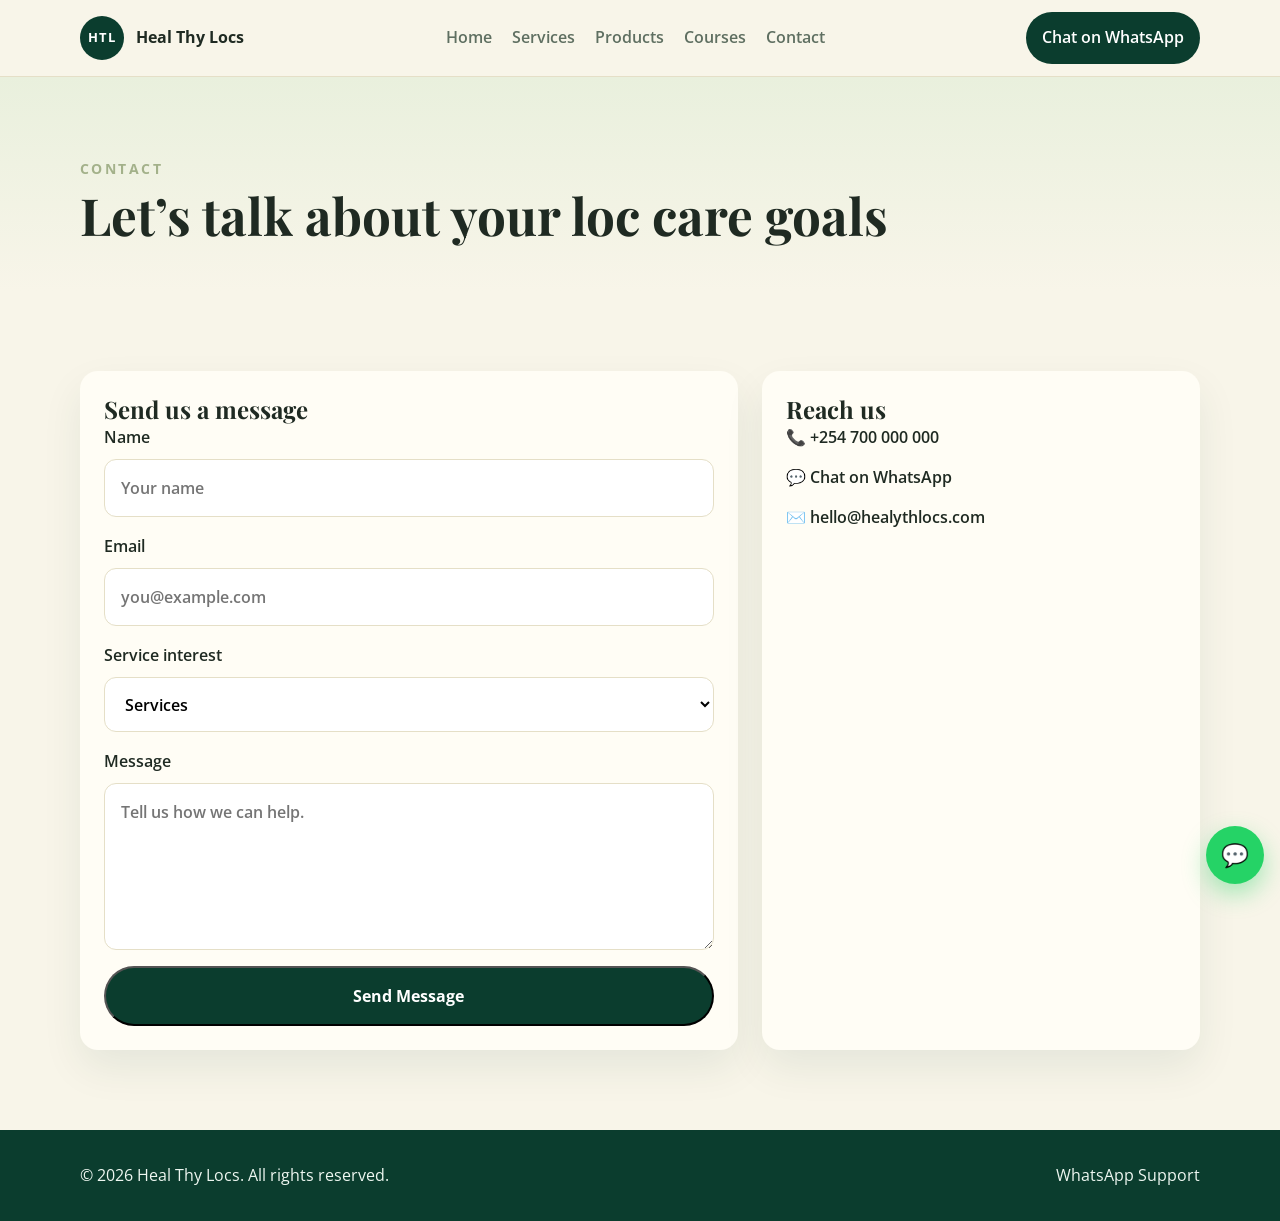
==== contact.html @ d1939f6c "commit everything do" ====
<!DOCTYPE html>
<html lang="en">
  <head>
    <meta charset="UTF-8" />
    <meta name="viewport" content="width=device-width, initial-scale=1.0" />
    <title>Contact | Heal Thy Locs</title>
    <meta
      name="description"
      content="Get in touch with Heal Thy Locs for services, products, or course inquiries."
    />
    <link rel="preconnect" href="https://fonts.googleapis.com" />
    <link rel="preconnect" href="https://fonts.gstatic.com" crossorigin />
    <link
      href="https://fonts.googleapis.com/css2?family=Open+Sans:wght@400;500;600;700&family=Playfair+Display:wght@600;700&display=swap"
      rel="stylesheet"
    />
    <link rel="stylesheet" href="style.css" />
  </head>
  <body>
    <header class="site-header">
      <nav class="nav container">
        <a class="brand" href="index.html">
          <span class="brand-mark">HTL</span>
          <span>Heal Thy Locs</span>
        </a>
        <button class="nav-toggle" aria-label="Open menu">
          <span></span>
          <span></span>
          <span></span>
        </button>
        <div class="nav-links">
          <a href="index.html">Home</a>
          <a href="services.html">Services</a>
          <a href="products.html">Products</a>
          <a href="courses.html">Courses</a>
          <a href="contact.html">Contact</a>
        </div>
        <a class="nav-btn" href="https://wa.me/254700000000">Chat on WhatsApp</a>
      </nav>
    </header>

    <main>
      <section class="page-hero">
        <div class="container">
          <p class="eyebrow">Contact</p>
          <h1>Let’s talk about your loc care goals</h1>
        </div>
      </section>

      <section class="container section-spacing contact-layout">
        <div class="contact-card">
          <h2>Send us a message</h2>
          <form class="contact-form">
            <label>
              Name
              <input type="text" name="name" placeholder="Your name" />
            </label>
            <label>
              Email
              <input type="email" name="email" placeholder="you@example.com" />
            </label>
            <label>
              Service interest
              <select name="service">
                <option>Services</option>
                <option>Loc Installation</option>
                <option>Retwisting</option>
                <option>Detox Treatment</option>
                <option>Products</option>
                <option>Courses</option>
              </select>
            </label>
            <label>
              Message
              <textarea name="message" rows="5" placeholder="Tell us how we can help."></textarea>
            </label>
            <button class="btn btn-primary" type="submit">Send Message</button>
          </form>
        </div>

        <div class="contact-details-card">
          <h2>Reach us</h2>
          <a class="contact-link" href="tel:+254700000000">📞 +254 700 000 000</a>
          <a class="contact-link" href="https://wa.me/254700000000">💬 Chat on WhatsApp</a>
          <a class="contact-link" href="mailto:hello@healythlocs.com">✉️ hello@healythlocs.com</a>
        </div>
      </section>
    </main>

    <footer class="site-footer">
      <div class="container footer-content">
        <p>© <span id="year"></span> Heal Thy Locs. All rights reserved.</p>
        <a href="https://wa.me/254700000000" target="_blank">WhatsApp Support</a>
      </div>
    </footer>

    <a class="floating-whatsapp" href="https://wa.me/254700000000?text=Hello%20Heal%20Thy%20Locs%2C%20I%20need%20assistance%20with%20my%20inquiry" target="_blank" aria-label="Chat on WhatsApp">
      <span>💬</span>
    </a>

    <script src="script.js"></script>
  </body>
</html>
---- style.css ----
:root {
  --primary: #0b3d2e;
  --primary-dark: #072d20;
  --secondary: #a3b18a;
  --background: #f8f5e9;
  --surface: #fffdf5;
  --text: #1f2a22;
  --muted: #5f6f61;
  --border: #e5dfc7;
  --shadow: 0 18px 40px rgba(11, 61, 46, 0.08);
  --radius: 18px;
  --container: 1120px;
  --transition: 0.3s ease;
}

* {
  box-sizing: border-box;
  margin: 0;
  padding: 0;
}

html {
  scroll-behavior: smooth;
}

body {
  font-family: 'Open Sans', sans-serif;
  background: var(--background);
  color: var(--text);
  line-height: 1.7;
}

img {
  max-width: 100%;
  display: block;
}

.about-image {
  width: 100%;
  height: 420px;
  object-fit: cover;
  border-radius: var(--radius);
}

a {
  color: inherit;
  text-decoration: none;
}

button,
input,
select,
textarea {
  font: inherit;
}

.container {
  width: min(100% - 2rem, var(--container));
  margin: 0 auto;
}

.section-spacing {
  padding: 5rem 0;
}

.site-header {
  position: sticky;
  top: 0;
  z-index: 1000;
  background: rgba(248, 245, 233, 0.9);
  backdrop-filter: blur(10px);
  border-bottom: 1px solid var(--border);
}

.nav {
  display: flex;
  align-items: center;
  justify-content: space-between;
  gap: 1rem;
  min-height: 76px;
}

.brand {
  display: flex;
  align-items: center;
  gap: 0.75rem;
  font-weight: 700;
}

.brand-mark {
  display: inline-grid;
  place-items: center;
  width: 44px;
  height: 44px;
  border-radius: 999px;
  background: var(--primary);
  color: #fff;
  font-size: 0.8rem;
  letter-spacing: 0.1em;
}

.nav-links {
  display: flex;
  align-items: center;
  gap: 1.25rem;
}

.nav-links a {
  color: var(--muted);
  font-weight: 600;
}

.nav-links a:hover,
.text-link:hover,
.site-footer a:hover,
.contact-link:hover {
  color: var(--primary);
}

.nav-btn,
.btn {
  display: inline-flex;
  align-items: center;
  justify-content: center;
  border-radius: 999px;
  transition: transform var(--transition), background var(--transition), color var(--transition);
}

.nav-btn {
  background: var(--primary);
  color: #fff;
  padding: 0.8rem 1rem;
  font-weight: 600;
}

.nav-btn:hover,
.btn:hover {
  transform: translateY(-1px);
}

.nav-toggle {
  display: none;
  flex-direction: column;
  gap: 0.3rem;
  background: transparent;
  border: 0;
}

.nav-toggle span {
  width: 24px;
  height: 2px;
  background: var(--primary);
}

.hero-section {
  background:
    linear-gradient(rgba(11, 61, 46, 0.58), rgba(11, 61, 46, 0.58)),
    url('https://images.unsplash.com/photo-1524504388940-b1c1722653e1?auto=format&fit=crop&w=1200&q=80') center/cover;
  color: #fff;
  padding: 7rem 0;
}

.hero-grid {
  display: grid;
  grid-template-columns: 1.1fr 0.9fr;
  gap: 2rem;
  align-items: center;
}

.eyebrow {
  font-size: 0.85rem;
  letter-spacing: 0.18em;
  text-transform: uppercase;
  color: var(--secondary);
  font-weight: 700;
}

h1,
h2,
h3 {
  font-family: 'Playfair Display', serif;
  line-height: 1.2;
}

h1 {
  font-size: clamp(3rem, 5vw, 4.8rem);
  margin: 0.3rem 0 0.8rem;
}

.hero-subtitle {
  font-size: 1rem;
  color: #eef4ec;
  margin-bottom: 1.5rem;
}

.hero-actions {
  display: flex;
  gap: 0.8rem;
  flex-wrap: wrap;
}

.btn {
  padding: 0.9rem 1.2rem;
  font-weight: 700;
}

.btn-small {
  padding: 0.7rem 0.9rem;
  font-size: 0.9rem;
}

.btn-primary {
  background: var(--primary);
  color: #fff;
}

.btn-secondary {
  background: var(--surface);
  color: var(--primary);
  border: 1px solid var(--border);
}

.btn-ghost {
  background: transparent;
  color: #fff;
  border: 1px solid #fff;
}

.hero-card {
  justify-self: end;
  background: linear-gradient(180deg, rgba(255, 255, 255, 0.12), rgba(255, 255, 255, 0.04));
  border: 1px solid rgba(255, 255, 255, 0.18);
  border-radius: var(--radius);
  padding: 1.5rem;
  max-width: 420px;
}

.hero-card-inner {
  background: var(--surface);
  color: var(--text);
  border-radius: var(--radius);
  padding: 2rem;
}

.section-heading {
  margin-bottom: 2rem;
}

.section-heading h2 {
  font-size: clamp(2rem, 4vw, 3rem);
}

.row-between {
  display: flex;
  align-items: end;
  justify-content: space-between;
  gap: 1rem;
}

.about-grid {
  display: grid;
  grid-template-columns: 1.3fr 0.7fr;
  gap: 1.5rem;
  align-items: center;
}

.about-stat-card,
.payment-card,
.contact-details-card,
.contact-card,
.feature-card,
.product-card,
.course-card,
.service-card,
.testimonial-card {
  background: var(--surface);
  border-radius: var(--radius);
  padding: 1.5rem;
  box-shadow: var(--shadow);
}

.checkout-panel {
  background: var(--surface);
  border-radius: var(--radius);
  padding: 1.5rem;
  box-shadow: var(--shadow);
}

.about-stat-card {
  text-align: center;
  background: linear-gradient(180deg, var(--primary), var(--primary-dark));
  color: #fff;
}

.about-stat-card strong {
  display: block;
  font-size: 3rem;
  font-family: 'Playfair Display', serif;
}

.card-grid {
  display: grid;
  gap: 1.5rem;
}

.services-grid,
.products-grid,
.courses-grid,
.testimonials-grid,
.services-page-grid,
.products-page-grid,
.courses-page-grid {
  grid-template-columns: repeat(3, minmax(0, 1fr));
}

.feature-card h3,
.product-card h3,
.course-card h3,
.service-card h3 {
  margin-bottom: 0.7rem;
}

.product-image {
  width: 100%;
  height: 220px;
  object-fit: cover;
  border-radius: 12px;
  margin-bottom: 1rem;
}

.product-footer,
.service-actions,
.product-actions {
  display: flex;
  align-items: center;
  justify-content: space-between;
  gap: 0.75rem;
  margin-top: 1rem;
}

.course-card span,
.service-card strong,
.product-card strong {
  color: var(--primary);
  font-weight: 700;
}

.testimonials-section {
  background: #eef3df;
}

.cta-section {
  display: flex;
  align-items: center;
  justify-content: space-between;
  gap: 1rem;
  background: var(--surface);
  border-radius: var(--radius);
  padding: 2rem;
  box-shadow: var(--shadow);
}

.site-footer {
  padding: 2rem 0;
  background: var(--primary);
  color: #eef7f1;
}

.footer-content {
  display: flex;
  align-items: center;
  justify-content: space-between;
  gap: 1rem;
}

.page-hero {
  padding: 5rem 0 2rem;
  background: linear-gradient(180deg, #e9f0dd, var(--background));
}

.page-hero h1 {
  font-size: clamp(2.5rem, 4vw, 3.7rem);
  max-width: 850px;
}

.payment-section {
  padding-bottom: 5rem;
}

.payment-grid {
  display: grid;
  grid-template-columns: 1.2fr 0.8fr;
  gap: 1.5rem;
  align-items: start;
}

.access-notice {
  text-align: center;
}

.contact-layout {
  display: grid;
  grid-template-columns: 1.2fr 0.8fr;
  gap: 1.5rem;
}

.contact-form {
  display: grid;
  gap: 1rem;
}

.contact-form label {
  display: grid;
  gap: 0.5rem;
  font-weight: 600;
}

.contact-form input,
.contact-form select,
.contact-form textarea {
  width: 100%;
  border: 1px solid var(--border);
  border-radius: 12px;
  padding: 0.9rem 1rem;
  background: #fff;
}

.contact-link {
  display: block;
  margin-bottom: 0.8rem;
  font-weight: 600;
}

.floating-whatsapp {
  position: fixed;
  right: 1rem;
  bottom: 1rem;
  width: 58px;
  height: 58px;
  border-radius: 50%;
  display: grid;
  place-items: center;
  background: #25d366;
  color: #fff;
  box-shadow: 0 10px 24px rgba(37, 211, 102, 0.4);
  font-size: 1.4rem;
  z-index: 1100;
}

@media (max-width: 900px) {
  .nav-toggle {
    display: flex;
  }

  .nav-links,
  .nav-btn {
    display: none;
  }

  .nav-links.open {
    display: flex;
    flex-direction: column;
    align-items: flex-start;
    position: absolute;
    top: 76px;
    left: 1rem;
    right: 1rem;
    background: var(--surface);
    border: 1px solid var(--border);
    border-radius: 12px;
    padding: 1rem;
    box-shadow: var(--shadow);
  }

  .hero-grid,
  .about-grid,
  .payment-grid,
  .contact-layout {
    grid-template-columns: 1fr;
  }

  .services-grid,
  .products-grid,
  .courses-grid,
  .services-page-grid,
  .products-page-grid,
  .courses-page-grid {
    grid-template-columns: repeat(2, minmax(0, 1fr));
  }

  .cta-section,
  .footer-content,
  .product-footer,
  .service-actions,
  .product-actions {
    flex-direction: column;
    align-items: flex-start;
  }
}

@media (max-width: 640px) {
  .hero-section {
    padding: 5rem 0;
  }

  .section-spacing {
    padding: 4rem 0;
  }

  .services-grid,
  .products-grid,
  .courses-grid,
  .services-page-grid,
  .products-page-grid,
  .courses-page-grid,
  .testimonials-grid {
    grid-template-columns: 1fr;
  }

  .hero-actions {
    flex-direction: column;
    align-items: stretch;
  }

  .btn,
  .btn-small,
  .nav-btn {
    width: 100%;
  }
}
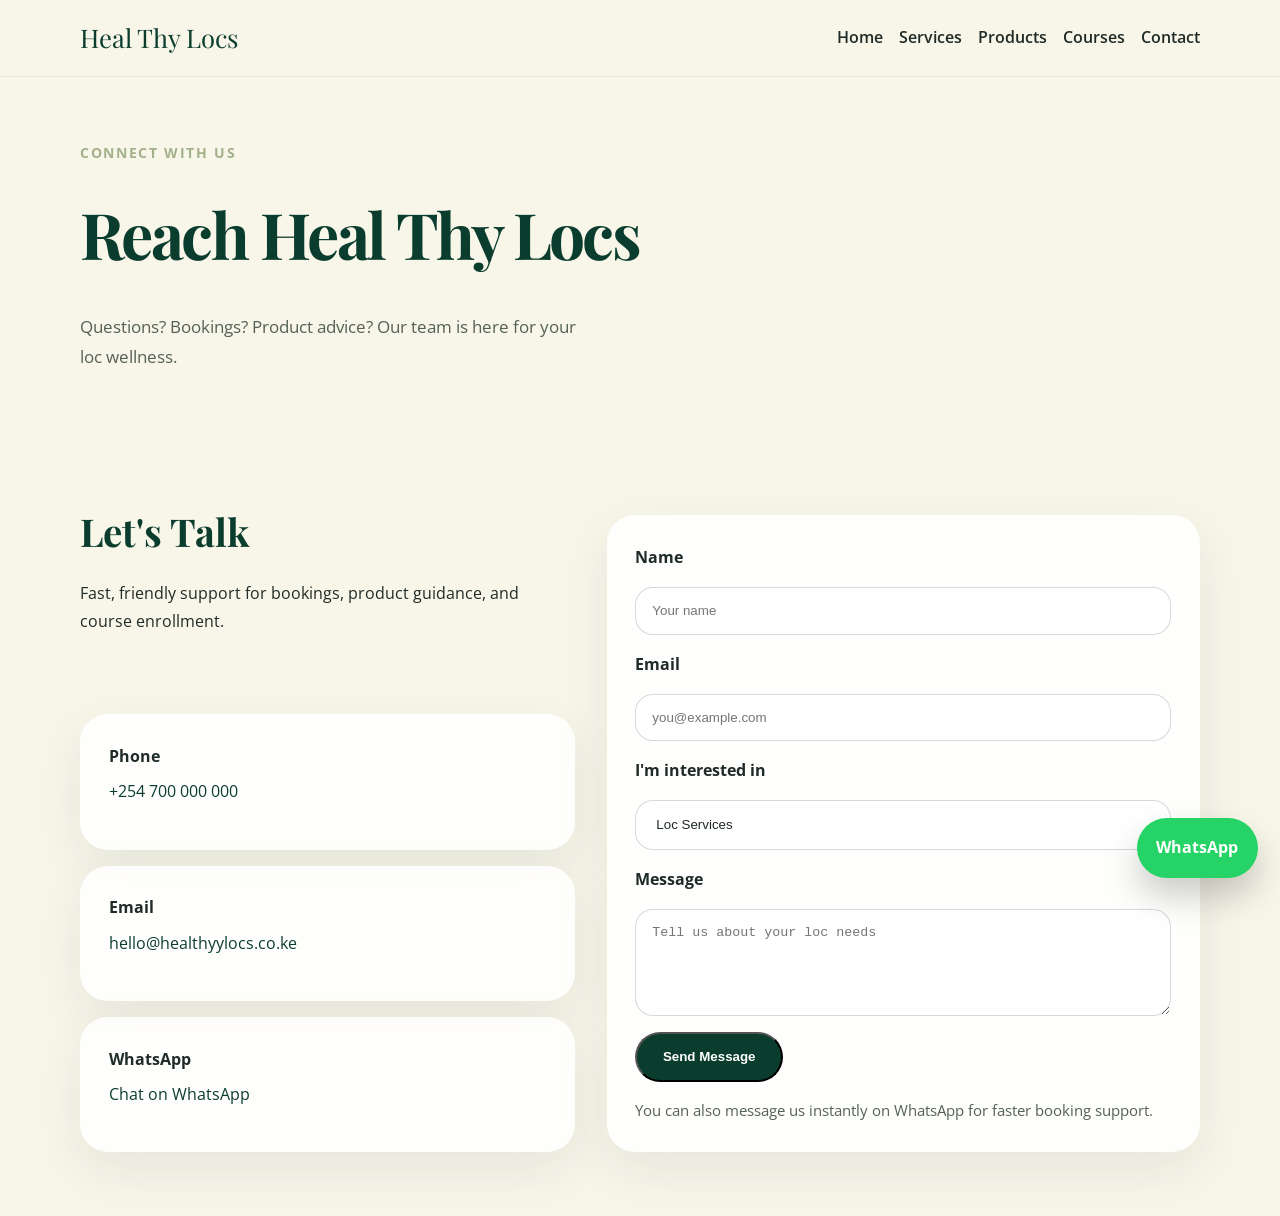
==== commit 19e7cf69: "commit everything done" ====
--- a/contact.html
+++ b/contact.html
@@ -1,103 +1,85 @@
 <!DOCTYPE html>
 <html lang="en">
-  <head>
-    <meta charset="UTF-8" />
-    <meta name="viewport" content="width=device-width, initial-scale=1.0" />
-    <title>Contact | Heal Thy Locs</title>
-    <meta
-      name="description"
-      content="Get in touch with Heal Thy Locs for services, products, or course inquiries."
-    />
-    <link rel="preconnect" href="https://fonts.googleapis.com" />
-    <link rel="preconnect" href="https://fonts.gstatic.com" crossorigin />
-    <link
-      href="https://fonts.googleapis.com/css2?family=Open+Sans:wght@400;500;600;700&family=Playfair+Display:wght@600;700&display=swap"
-      rel="stylesheet"
-    />
-    <link rel="stylesheet" href="style.css" />
-  </head>
-  <body>
-    <header class="site-header">
-      <nav class="nav container">
-        <a class="brand" href="index.html">
-          <span class="brand-mark">HTL</span>
-          <span>Heal Thy Locs</span>
-        </a>
-        <button class="nav-toggle" aria-label="Open menu">
-          <span></span>
-          <span></span>
-          <span></span>
-        </button>
-        <div class="nav-links">
-          <a href="index.html">Home</a>
-          <a href="services.html">Services</a>
-          <a href="products.html">Products</a>
-          <a href="courses.html">Courses</a>
-          <a href="contact.html">Contact</a>
+<head>
+  <meta charset="UTF-8" />
+  <meta name="viewport" content="width=device-width, initial-scale=1.0" />
+  <title>Heal Thy Locs | Contact</title>
+  <link rel="preconnect" href="https://fonts.googleapis.com" />
+  <link rel="preconnect" href="https://fonts.gstatic.com" crossorigin />
+  <link href="https://fonts.googleapis.com/css2?family=Open+Sans:wght@400;600;700&family=Playfair+Display:wght@600;700&display=swap" rel="stylesheet" />
+  <link rel="stylesheet" href="style.css" />
+</head>
+<body>
+  <header class="site-header">
+    <div class="container header-inner">
+      <a class="brand" href="index.html">Heal Thy Locs</a>
+      <nav class="nav-links">
+        <a href="index.html">Home</a>
+        <a href="services.html">Services</a>
+        <a href="products.html">Products</a>
+        <a href="courses.html">Courses</a>
+        <a href="contact.html">Contact</a>
+      </nav>
+    </div>
+  </header>
+
+  <main>
+    <section class="page-hero contact-hero">
+      <div class="container">
+        <p class="eyebrow">Connect with Us</p>
+        <h1>Reach Heal Thy Locs</h1>
+        <p class="hero-subtitle">Questions? Bookings? Product advice? Our team is here for your loc wellness.</p>
+      </div>
+    </section>
+
+    <section class="section container contact-section">
+      <div class="contact-grid">
+        <div class="contact-details">
+          <div class="section-header">
+            <h2>Let's Talk</h2>
+            <p>Fast, friendly support for bookings, product guidance, and course enrollment.</p>
+          </div>
+          <div class="contact-card">
+            <p><strong>Phone</strong></p>
+            <a href="tel:+254700000000">+254 700 000 000</a>
+          </div>
+          <div class="contact-card">
+            <p><strong>Email</strong></p>
+            <a href="mailto:hello@healthyylocs.co.ke">hello@healthyylocs.co.ke</a>
+          </div>
+          <div class="contact-card">
+            <p><strong>WhatsApp</strong></p>
+            <a href="https://api.whatsapp.com/send?phone=254700000000&text=Hello%20Heal%20Thy%20Locs%2C%20I%20need%20assistance." target="_blank">Chat on WhatsApp</a>
+          </div>
         </div>
-        <a class="nav-btn" href="https://wa.me/254700000000">Chat on WhatsApp</a>
-      </nav>
-    </header>
 
-    <main>
-      <section class="page-hero">
-        <div class="container">
-          <p class="eyebrow">Contact</p>
-          <h1>Let’s talk about your loc care goals</h1>
-        </div>
-      </section>
-
-      <section class="container section-spacing contact-layout">
-        <div class="contact-card">
-          <h2>Send us a message</h2>
-          <form class="contact-form">
-            <label>
-              Name
-              <input type="text" name="name" placeholder="Your name" />
-            </label>
-            <label>
-              Email
-              <input type="email" name="email" placeholder="you@example.com" />
-            </label>
-            <label>
-              Service interest
-              <select name="service">
-                <option>Services</option>
-                <option>Loc Installation</option>
-                <option>Retwisting</option>
-                <option>Detox Treatment</option>
-                <option>Products</option>
-                <option>Courses</option>
-              </select>
-            </label>
-            <label>
-              Message
-              <textarea name="message" rows="5" placeholder="Tell us how we can help."></textarea>
-            </label>
+        <div class="contact-form-card">
+          <form id="contactForm">
+            <label for="name">Name</label>
+            <input type="text" id="name" name="name" placeholder="Your name" required />
+            <label for="email">Email</label>
+            <input type="email" id="email" name="email" placeholder="you@example.com" required />
+            <label for="interest">I'm interested in</label>
+            <select id="interest" name="interest">
+              <option>Loc Services</option>
+              <option>Products</option>
+              <option>Courses</option>
+              <option>General inquiry</option>
+            </select>
+            <label for="message">Message</label>
+            <textarea id="message" name="message" rows="5" placeholder="Tell us about your loc needs"></textarea>
             <button class="btn btn-primary" type="submit">Send Message</button>
+            <p class="form-note">You can also message us instantly on WhatsApp for faster booking support.</p>
           </form>
         </div>
+      </div>
+    </section>
+  </main>
 
-        <div class="contact-details-card">
-          <h2>Reach us</h2>
-          <a class="contact-link" href="tel:+254700000000">📞 +254 700 000 000</a>
-          <a class="contact-link" href="https://wa.me/254700000000">💬 Chat on WhatsApp</a>
-          <a class="contact-link" href="mailto:hello@healythlocs.com">✉️ hello@healythlocs.com</a>
-        </div>
-      </section>
-    </main>
+  <a class="whatsapp-float" href="https://api.whatsapp.com/send?phone=254700000000&text=Hello%20Heal%20Thy%20Locs%2C%20I%20need%20help%20with%20my%20locs." target="_blank" rel="noopener noreferrer" aria-label="Chat on WhatsApp">
+    <span>WhatsApp</span>
+  </a>
 
-    <footer class="site-footer">
-      <div class="container footer-content">
-        <p>© <span id="year"></span> Heal Thy Locs. All rights reserved.</p>
-        <a href="https://wa.me/254700000000" target="_blank">WhatsApp Support</a>
-      </div>
-    </footer>
-
-    <a class="floating-whatsapp" href="https://wa.me/254700000000?text=Hello%20Heal%20Thy%20Locs%2C%20I%20need%20assistance%20with%20my%20inquiry" target="_blank" aria-label="Chat on WhatsApp">
-      <span>💬</span>
-    </a>
-
-    <script src="script.js"></script>
-  </body>
+  <script src="script.js"></script>
+</body>
 </html>
--- a/style.css
+++ b/style.css
@@ -1,22 +1,17 @@
 :root {
   --primary: #0b3d2e;
-  --primary-dark: #072d20;
   --secondary: #a3b18a;
   --background: #f8f5e9;
-  --surface: #fffdf5;
-  --text: #1f2a22;
-  --muted: #5f6f61;
-  --border: #e5dfc7;
-  --shadow: 0 18px 40px rgba(11, 61, 46, 0.08);
-  --radius: 18px;
-  --container: 1120px;
-  --transition: 0.3s ease;
+  --text: #1f2b26;
+  --muted: #556157;
+  --offwhite: #faf7f0;
+  --accent: #d8c5a5;
+  --card: rgba(255, 255, 255, 0.9);
+  --shadow: 0 18px 50px rgba(11, 61, 46, 0.08);
 }
 
 * {
   box-sizing: border-box;
-  margin: 0;
-  padding: 0;
 }
 
 html {
@@ -24,6 +19,7 @@
 }
 
 body {
+  margin: 0;
   font-family: 'Open Sans', sans-serif;
   background: var(--background);
   color: var(--text);
@@ -35,178 +31,119 @@
   display: block;
 }
 
-.about-image {
-  width: 100%;
-  height: 420px;
-  object-fit: cover;
-  border-radius: var(--radius);
-}
-
-a {
-  color: inherit;
-  text-decoration: none;
-}
-
-button,
-input,
-select,
-textarea {
-  font: inherit;
-}
-
 .container {
-  width: min(100% - 2rem, var(--container));
+  width: min(1120px, calc(100% - 2rem));
   margin: 0 auto;
-}
-
-.section-spacing {
-  padding: 5rem 0;
 }
 
 .site-header {
   position: sticky;
   top: 0;
-  z-index: 1000;
-  background: rgba(248, 245, 233, 0.9);
-  backdrop-filter: blur(10px);
-  border-bottom: 1px solid var(--border);
-}
-
-.nav {
+  z-index: 20;
+  background: rgba(248, 245, 233, 0.96);
+  backdrop-filter: blur(12px);
+  border-bottom: 1px solid rgba(11, 61, 46, 0.08);
+}
+
+.header-inner {
   display: flex;
   align-items: center;
   justify-content: space-between;
-  gap: 1rem;
-  min-height: 76px;
+  gap: 24px;
+  padding: 1rem 0;
 }
 
 .brand {
-  display: flex;
-  align-items: center;
-  gap: 0.75rem;
-  font-weight: 700;
-}
-
-.brand-mark {
-  display: inline-grid;
-  place-items: center;
-  width: 44px;
-  height: 44px;
-  border-radius: 999px;
-  background: var(--primary);
-  color: #fff;
-  font-size: 0.8rem;
-  letter-spacing: 0.1em;
+  font-family: 'Playfair Display', Georgia, serif;
+  font-size: 1.6rem;
+  color: var(--primary);
+  text-decoration: none;
 }
 
 .nav-links {
   display: flex;
+  flex-wrap: wrap;
+  gap: 1rem;
+}
+
+.nav-links a {
+  text-decoration: none;
+  color: var(--text);
+  font-weight: 600;
+}
+
+.hero-section,
+.page-hero {
+  padding: 4rem 0 2rem;
+}
+
+.hero-grid {
+  display: grid;
+  gap: 2rem;
   align-items: center;
-  gap: 1.25rem;
-}
-
-.nav-links a {
+  grid-template-columns: 1fr 1fr;
+}
+
+.hero-copy {
+  max-width: 580px;
+}
+
+.eyebrow {
+  margin: 0 0 1rem;
+  color: var(--secondary);
+  letter-spacing: 0.12em;
+  text-transform: uppercase;
+  font-size: 0.85rem;
+  font-weight: 700;
+}
+
+h1,
+h2,
+h3 {
+  margin: 0;
+  font-family: 'Playfair Display', Georgia, serif;
+  color: var(--primary);
+}
+
+h1 {
+  font-size: clamp(2.5rem, 5vw, 4rem);
+  letter-spacing: -0.04em;
+}
+
+.hero-subtitle,
+.section-text,
+.testimonial-card p,
+.price {
   color: var(--muted);
-  font-weight: 600;
-}
-
-.nav-links a:hover,
-.text-link:hover,
-.site-footer a:hover,
-.contact-link:hover {
-  color: var(--primary);
-}
-
-.nav-btn,
+}
+
+.hero-subtitle {
+  margin: 1.5rem 0 2rem;
+  max-width: 520px;
+  font-size: 1.08rem;
+}
+
+.hero-actions,
+.btn-group {
+  display: flex;
+  flex-wrap: wrap;
+  gap: 1rem;
+}
+
 .btn {
   display: inline-flex;
   align-items: center;
   justify-content: center;
+  gap: 0.5rem;
+  padding: 0.95rem 1.6rem;
   border-radius: 999px;
-  transition: transform var(--transition), background var(--transition), color var(--transition);
-}
-
-.nav-btn {
-  background: var(--primary);
-  color: #fff;
-  padding: 0.8rem 1rem;
-  font-weight: 600;
-}
-
-.nav-btn:hover,
+  text-decoration: none;
+  font-weight: 700;
+  transition: transform 0.2s ease, box-shadow 0.2s ease, background-color 0.2s ease;
+}
+
 .btn:hover {
-  transform: translateY(-1px);
-}
-
-.nav-toggle {
-  display: none;
-  flex-direction: column;
-  gap: 0.3rem;
-  background: transparent;
-  border: 0;
-}
-
-.nav-toggle span {
-  width: 24px;
-  height: 2px;
-  background: var(--primary);
-}
-
-.hero-section {
-  background:
-    linear-gradient(rgba(11, 61, 46, 0.58), rgba(11, 61, 46, 0.58)),
-    url('https://images.unsplash.com/photo-1524504388940-b1c1722653e1?auto=format&fit=crop&w=1200&q=80') center/cover;
-  color: #fff;
-  padding: 7rem 0;
-}
-
-.hero-grid {
-  display: grid;
-  grid-template-columns: 1.1fr 0.9fr;
-  gap: 2rem;
-  align-items: center;
-}
-
-.eyebrow {
-  font-size: 0.85rem;
-  letter-spacing: 0.18em;
-  text-transform: uppercase;
-  color: var(--secondary);
-  font-weight: 700;
-}
-
-h1,
-h2,
-h3 {
-  font-family: 'Playfair Display', serif;
-  line-height: 1.2;
-}
-
-h1 {
-  font-size: clamp(3rem, 5vw, 4.8rem);
-  margin: 0.3rem 0 0.8rem;
-}
-
-.hero-subtitle {
-  font-size: 1rem;
-  color: #eef4ec;
-  margin-bottom: 1.5rem;
-}
-
-.hero-actions {
-  display: flex;
-  gap: 0.8rem;
-  flex-wrap: wrap;
-}
-
-.btn {
-  padding: 0.9rem 1.2rem;
-  font-weight: 700;
-}
-
-.btn-small {
-  padding: 0.7rem 0.9rem;
-  font-size: 0.9rem;
+  transform: translateY(-2px);
 }
 
 .btn-primary {
@@ -215,316 +152,284 @@
 }
 
 .btn-secondary {
-  background: var(--surface);
-  color: var(--primary);
-  border: 1px solid var(--border);
-}
-
-.btn-ghost {
-  background: transparent;
+  background: var(--secondary);
   color: #fff;
-  border: 1px solid #fff;
-}
-
-.hero-card {
-  justify-self: end;
-  background: linear-gradient(180deg, rgba(255, 255, 255, 0.12), rgba(255, 255, 255, 0.04));
-  border: 1px solid rgba(255, 255, 255, 0.18);
-  border-radius: var(--radius);
-  padding: 1.5rem;
-  max-width: 420px;
-}
-
-.hero-card-inner {
-  background: var(--surface);
+}
+
+.btn-outline {
+  border: 1px solid rgba(11, 61, 46, 0.18);
   color: var(--text);
-  border-radius: var(--radius);
-  padding: 2rem;
-}
-
-.section-heading {
-  margin-bottom: 2rem;
-}
-
-.section-heading h2 {
-  font-size: clamp(2rem, 4vw, 3rem);
-}
-
-.row-between {
-  display: flex;
-  align-items: end;
-  justify-content: space-between;
-  gap: 1rem;
-}
-
-.about-grid {
-  display: grid;
-  grid-template-columns: 1.3fr 0.7fr;
-  gap: 1.5rem;
-  align-items: center;
-}
-
-.about-stat-card,
-.payment-card,
-.contact-details-card,
-.contact-card,
-.feature-card,
+  background: rgba(255, 255, 255, 0.9);
+}
+
+.btn-sm {
+  padding: 0.85rem 1.2rem;
+}
+
+.hero-image-card,
+.product-image,
+.service-card,
 .product-card,
 .course-card,
+.testimonial-card,
+.cta-card,
+.contact-card,
+.contact-form-card,
+.payment-instructions {
+  box-shadow: var(--shadow);
+  border-radius: 28px;
+  background: var(--card);
+}
+
+.hero-image-card {
+  min-height: 420px;
+  overflow: hidden;
+  position: relative;
+}
+
+.hero-image {
+  height: 100%;
+  width: 100%;
+  background: linear-gradient(165deg, rgba(11, 61, 46, 0.9), rgba(163, 177, 138, 0.7)), url('https://images.unsplash.com/photo-1506794778202-cad84cf45f1d?auto=format&fit=crop&w=900&q=80') center/cover no-repeat;
+}
+
+.section {
+  padding: 4rem 0;
+}
+
+.section-header {
+  margin-bottom: 2rem;
+}
+
+.section-header h2 {
+  font-size: clamp(1.9rem, 3vw, 2.8rem);
+  margin-bottom: 1rem;
+}
+
+.section-text {
+  max-width: 720px;
+  font-size: 1.05rem;
+}
+
+.card-grid {
+  display: grid;
+  gap: 1.5rem;
+  grid-template-columns: repeat(auto-fit, minmax(260px, 1fr));
+}
+
 .service-card,
+.product-card,
+.course-card,
+.testimonial-card,
+.contact-card,
+.contact-form-card,
+.payment-instructions {
+  padding: 1.8rem;
+}
+
+.service-card h3,
+.product-card h3,
+.course-card h3 {
+  margin-bottom: 0.85rem;
+  font-size: 1.35rem;
+}
+
+.service-card p,
+.product-card p,
+.course-card p {
+  margin-bottom: 1rem;
+}
+
+.price {
+  margin-top: 0.5rem;
+  font-weight: 700;
+}
+
+.product-card .product-tag {
+  display: inline-block;
+  margin-bottom: 0.8rem;
+  color: var(--secondary);
+  font-size: 0.95rem;
+  letter-spacing: 0.05em;
+}
+
+.product-image {
+  min-height: 180px;
+  border-radius: 24px;
+  margin-bottom: 1rem;
+  background-size: cover;
+  background-position: center;
+}
+
+.product-oil { background: linear-gradient(135deg, #8b9d7f 0%, #d5b98c 100%); }
+.product-spray { background: linear-gradient(135deg, #b7c19c 0%, #f0e3d0 100%); }
+.product-shampoo { background: linear-gradient(135deg, #d8c5a5 0%, #7d927d 100%); }
+.product-butter { background: linear-gradient(135deg, #c9b08d 0%, #45624b 100%); }
+.product-mask { background: linear-gradient(135deg, #e0d2b1 0%, #5a6d52 100%); }
+.product-kit { background: linear-gradient(135deg, #d6bf95 0%, #2f4f3d 100%); }
+
+.testimonial-section .testimonial-grid {
+  display: grid;
+  gap: 1.5rem;
+  grid-template-columns: repeat(auto-fit, minmax(280px, 1fr));
+}
+
 .testimonial-card {
-  background: var(--surface);
-  border-radius: var(--radius);
-  padding: 1.5rem;
-  box-shadow: var(--shadow);
-}
-
-.checkout-panel {
-  background: var(--surface);
-  border-radius: var(--radius);
-  padding: 1.5rem;
-  box-shadow: var(--shadow);
-}
-
-.about-stat-card {
+  padding: 2rem;
+}
+
+.testimonial-card p {
+  font-size: 1.05rem;
+  margin-bottom: 1rem;
+}
+
+.testimonial-card span {
+  color: var(--primary);
+  font-weight: 700;
+}
+
+.cta-section {
+  padding: 3rem 0;
+}
+
+.cta-card {
+  display: grid;
+  gap: 1.5rem;
+  padding: 2.5rem;
   text-align: center;
-  background: linear-gradient(180deg, var(--primary), var(--primary-dark));
-  color: #fff;
-}
-
-.about-stat-card strong {
-  display: block;
-  font-size: 3rem;
-  font-family: 'Playfair Display', serif;
-}
-
-.card-grid {
-  display: grid;
-  gap: 1.5rem;
-}
-
-.services-grid,
-.products-grid,
-.courses-grid,
-.testimonials-grid,
-.services-page-grid,
-.products-page-grid,
-.courses-page-grid {
-  grid-template-columns: repeat(3, minmax(0, 1fr));
-}
-
-.feature-card h3,
-.product-card h3,
-.course-card h3,
-.service-card h3 {
-  margin-bottom: 0.7rem;
-}
-
-.product-image {
+}
+
+.cta-card h2 {
+  font-size: clamp(2rem, 3vw, 2.8rem);
+}
+
+.payment-section .payment-instructions,
+.contact-form-card {
+  margin-top: 1rem;
+}
+
+.payment-instructions ul {
+  margin: 1rem 0 1.5rem;
+  padding-left: 1.2rem;
+}
+
+.payment-instructions li {
+  margin-bottom: 0.75rem;
+}
+
+.contact-section {
+  padding: 4rem 0;
+}
+
+.contact-grid {
+  display: grid;
+  gap: 2rem;
+  grid-template-columns: minmax(280px, 1fr) minmax(320px, 1.2fr);
+}
+
+.contact-details {
+  display: grid;
+  gap: 1rem;
+}
+
+.contact-card {
+  padding: 1.8rem;
+}
+
+.contact-card p {
+  margin: 0 0 0.5rem;
+  font-weight: 700;
+}
+
+.contact-card a {
+  color: var(--primary);
+  text-decoration: none;
+}
+
+.contact-form-card form {
+  display: grid;
+  gap: 1rem;
+}
+
+.contact-form-card label {
+  font-weight: 700;
+}
+
+.contact-form-card input,
+.contact-form-card select,
+.contact-form-card textarea {
   width: 100%;
-  height: 220px;
-  object-fit: cover;
-  border-radius: 12px;
-  margin-bottom: 1rem;
-}
-
-.product-footer,
-.service-actions,
-.product-actions {
-  display: flex;
+  border: 1px solid rgba(11, 61, 46, 0.18);
+  border-radius: 18px;
+  padding: 0.95rem 1rem;
+  background: #fff;
+  color: var(--text);
+}
+
+.contact-form-card button {
+  width: fit-content;
+}
+
+.form-note {
+  margin: 0;
+  color: var(--muted);
+  font-size: 0.95rem;
+}
+
+.whatsapp-float {
+  position: fixed;
+  bottom: 1.4rem;
+  right: 1.4rem;
+  z-index: 30;
+  display: inline-flex;
   align-items: center;
-  justify-content: space-between;
-  gap: 0.75rem;
-  margin-top: 1rem;
-}
-
-.course-card span,
-.service-card strong,
-.product-card strong {
-  color: var(--primary);
-  font-weight: 700;
-}
-
-.testimonials-section {
-  background: #eef3df;
-}
-
-.cta-section {
-  display: flex;
-  align-items: center;
-  justify-content: space-between;
-  gap: 1rem;
-  background: var(--surface);
-  border-radius: var(--radius);
-  padding: 2rem;
-  box-shadow: var(--shadow);
-}
-
-.site-footer {
-  padding: 2rem 0;
-  background: var(--primary);
-  color: #eef7f1;
-}
-
-.footer-content {
-  display: flex;
-  align-items: center;
-  justify-content: space-between;
-  gap: 1rem;
-}
-
-.page-hero {
-  padding: 5rem 0 2rem;
-  background: linear-gradient(180deg, #e9f0dd, var(--background));
-}
-
-.page-hero h1 {
-  font-size: clamp(2.5rem, 4vw, 3.7rem);
-  max-width: 850px;
-}
-
-.payment-section {
-  padding-bottom: 5rem;
-}
-
-.payment-grid {
-  display: grid;
-  grid-template-columns: 1.2fr 0.8fr;
-  gap: 1.5rem;
-  align-items: start;
-}
-
-.access-notice {
-  text-align: center;
-}
-
-.contact-layout {
-  display: grid;
-  grid-template-columns: 1.2fr 0.8fr;
-  gap: 1.5rem;
-}
-
-.contact-form {
-  display: grid;
-  gap: 1rem;
-}
-
-.contact-form label {
-  display: grid;
-  gap: 0.5rem;
-  font-weight: 600;
-}
-
-.contact-form input,
-.contact-form select,
-.contact-form textarea {
-  width: 100%;
-  border: 1px solid var(--border);
-  border-radius: 12px;
-  padding: 0.9rem 1rem;
-  background: #fff;
-}
-
-.contact-link {
-  display: block;
-  margin-bottom: 0.8rem;
-  font-weight: 600;
-}
-
-.floating-whatsapp {
-  position: fixed;
-  right: 1rem;
-  bottom: 1rem;
-  width: 58px;
-  height: 58px;
-  border-radius: 50%;
-  display: grid;
-  place-items: center;
+  justify-content: center;
+  padding: 1rem 1.2rem;
+  border-radius: 999px;
   background: #25d366;
   color: #fff;
-  box-shadow: 0 10px 24px rgba(37, 211, 102, 0.4);
-  font-size: 1.4rem;
-  z-index: 1100;
-}
-
-@media (max-width: 900px) {
-  .nav-toggle {
-    display: flex;
-  }
-
-  .nav-links,
-  .nav-btn {
-    display: none;
-  }
-
-  .nav-links.open {
-    display: flex;
+  text-decoration: none;
+  box-shadow: 0 18px 35px rgba(0, 0, 0, 0.2);
+  font-weight: 700;
+}
+
+.whatsapp-float:hover {
+  transform: translateY(-2px);
+}
+
+@media (max-width: 860px) {
+  .hero-grid {
+    grid-template-columns: 1fr;
+  }
+
+  .contact-grid,
+  .card-grid {
+    grid-template-columns: 1fr;
+  }
+
+  .site-header {
+    padding: 0 0 0.5rem;
+  }
+}
+
+@media (max-width: 640px) {
+  .header-inner {
     flex-direction: column;
     align-items: flex-start;
-    position: absolute;
-    top: 76px;
-    left: 1rem;
-    right: 1rem;
-    background: var(--surface);
-    border: 1px solid var(--border);
-    border-radius: 12px;
-    padding: 1rem;
-    box-shadow: var(--shadow);
-  }
-
-  .hero-grid,
-  .about-grid,
-  .payment-grid,
-  .contact-layout {
-    grid-template-columns: 1fr;
-  }
-
-  .services-grid,
-  .products-grid,
-  .courses-grid,
-  .services-page-grid,
-  .products-page-grid,
-  .courses-page-grid {
-    grid-template-columns: repeat(2, minmax(0, 1fr));
-  }
-
-  .cta-section,
-  .footer-content,
-  .product-footer,
-  .service-actions,
-  .product-actions {
-    flex-direction: column;
-    align-items: flex-start;
-  }
-}
-
-@media (max-width: 640px) {
-  .hero-section {
-    padding: 5rem 0;
-  }
-
-  .section-spacing {
-    padding: 4rem 0;
-  }
-
-  .services-grid,
-  .products-grid,
-  .courses-grid,
-  .services-page-grid,
-  .products-page-grid,
-  .courses-page-grid,
-  .testimonials-grid {
-    grid-template-columns: 1fr;
-  }
-
-  .hero-actions {
-    flex-direction: column;
-    align-items: stretch;
-  }
-
-  .btn,
-  .btn-small,
-  .nav-btn {
+  }
+
+  .nav-links {
     width: 100%;
-  }
-}
+    justify-content: space-between;
+  }
+
+  .page-hero,
+  .hero-section,
+  .section {
+    padding-top: 2.5rem;
+  }
+
+  .btn {
+    width: 100%;
+  }
+}
